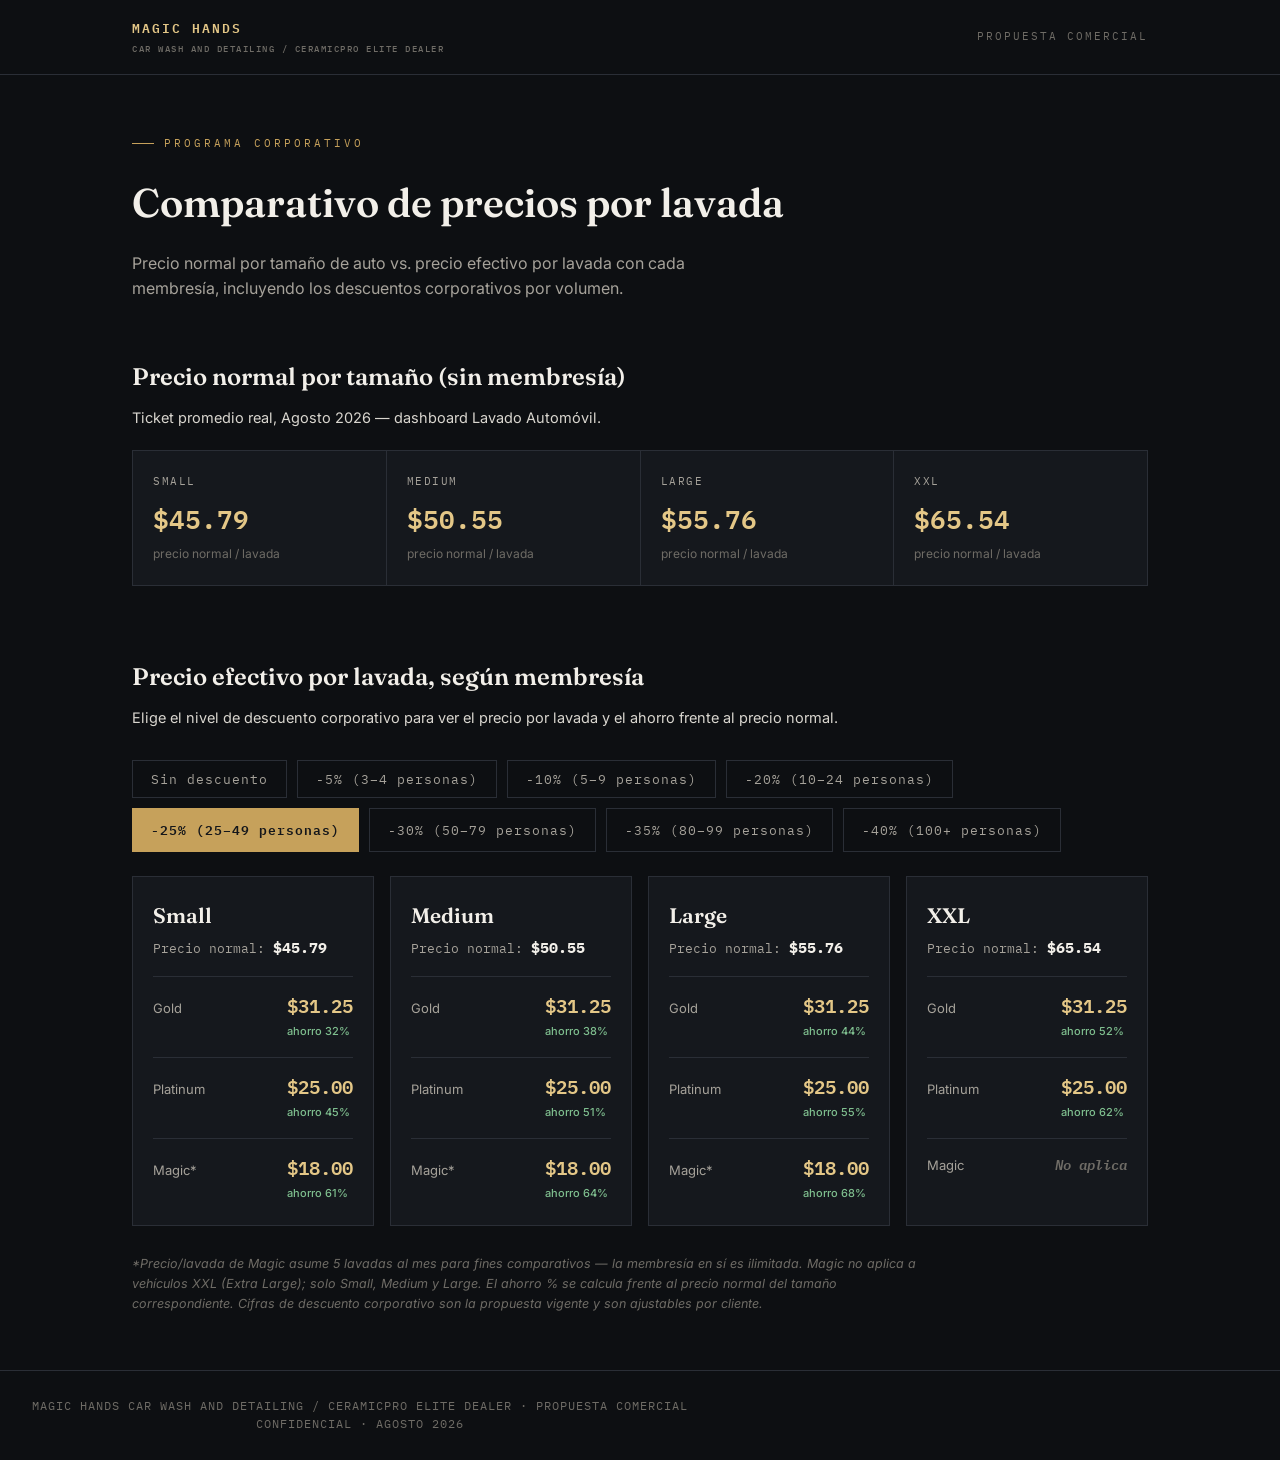
==== comparativo.html @ 32f4792d "Create comparativo.html" ====
<!DOCTYPE html>
<html lang="es">
<head>
<meta charset="UTF-8">
<meta name="viewport" content="width=device-width, initial-scale=1.0">
<title>Magic Hands — Comparativo de Precios por Lavada</title>
<link rel="preconnect" href="https://fonts.googleapis.com">
<link rel="preconnect" href="https://fonts.gstatic.com" crossorigin>
<link href="https://fonts.googleapis.com/css2?family=Fraunces:opsz,wght@9..144,400;9..144,500;9..144,600;9..144,700&family=Inter:wght@400;500;600;700&family=IBM+Plex+Mono:wght@400;500;600&display=swap" rel="stylesheet">
<style>
  :root{
    --bg:#0D0F12;
    --panel:#15181D;
    --panel-2:#1B1F26;
    --line:#2A2E36;
    --gold:#C6A15B;
    --gold-bright:#E4C787;
    --navy:#26374F;
    --navy-bright:#3A5378;
    --text:#F2EFE9;
    --text-dim:#A6A29A;
    --text-faint:#6F6C66;
    --serif:'Fraunces', Georgia, serif;
    --sans:'Inter', -apple-system, sans-serif;
    --mono:'IBM Plex Mono', monospace;
  }
  *{box-sizing:border-box; margin:0; padding:0;}
  body{
    background:var(--bg);
    color:var(--text);
    font-family:var(--sans);
    line-height:1.6;
    -webkit-font-smoothing:antialiased;
  }
  .wrap{max-width:1080px; margin:0 auto; padding:0 32px;}
  ::selection{background:var(--gold); color:#0D0F12;}

  .topstrip{border-bottom:1px solid var(--line); padding:18px 0;}
  .topstrip .wrap{display:flex; justify-content:space-between; align-items:center;}
  .brand{font-family:var(--mono); font-size:13px; letter-spacing:2px; color:var(--text-dim);}
  .brand b{color:var(--gold-bright); font-weight:600;}
  .brand-tag{display:block; font-size:9px; letter-spacing:1.5px; color:var(--text-faint); font-weight:500; margin-top:2px;}
  .confidential-tag{font-family:var(--mono); font-size:11px; letter-spacing:2px; color:var(--text-faint); text-transform:uppercase;}

  header{padding:60px 0 20px;}
  .eyebrow{
    font-family:var(--mono); font-size:11px; letter-spacing:3px; text-transform:uppercase;
    color:var(--gold); display:flex; align-items:center; gap:10px; margin-bottom:18px;
  }
  .eyebrow::before{content:''; width:22px; height:1px; background:var(--gold); display:inline-block;}
  h1{font-family:var(--serif); font-weight:600; font-size:40px; color:var(--text); max-width:760px;}
  .sub{margin-top:16px; font-size:16px; color:var(--text-dim); max-width:640px;}

  section{padding:36px 0;}
  h2{font-family:var(--serif); font-weight:600; font-size:24px; color:var(--text); margin-bottom:10px;}
  p{color:#D9D6CF; font-size:14.5px; max-width:720px;}

  .base-row{display:grid; grid-template-columns:repeat(4,1fr); gap:1px; background:var(--line); border:1px solid var(--line); margin-top:20px;}
  .base-item{background:var(--panel); padding:22px 20px;}
  .base-item .lbl{font-family:var(--mono); font-size:11px; letter-spacing:1.5px; text-transform:uppercase; color:var(--text-dim);}
  .base-item .val{font-family:var(--mono); font-size:26px; color:var(--gold-bright); font-weight:600; margin-top:8px;}
  .base-item .sub2{font-size:12px; color:var(--text-faint); margin-top:4px;}

  .tier-toggle{display:flex; gap:10px; margin:30px 0 24px; flex-wrap:wrap;}
  .tier-btn{
    font-family:var(--mono); font-size:12.5px; letter-spacing:1px;
    background:transparent; border:1px solid var(--line); color:var(--text-dim);
    padding:10px 18px; cursor:pointer; transition:all .2s ease;
  }
  .tier-btn:hover{border-color:var(--gold);}
  .tier-btn.active{background:var(--gold); border-color:var(--gold); color:#14161A; font-weight:600;}

  .cards{display:grid; grid-template-columns:repeat(4,1fr); gap:16px; margin-top:10px;}
  .scard{background:var(--panel); border:1px solid var(--line); padding:22px 20px;}
  .scard .sizename{font-family:var(--serif); font-size:21px; color:var(--text); font-weight:600;}
  .scard .normal{font-family:var(--mono); font-size:13px; color:var(--text-dim); margin-top:4px;}
  .scard .normal b{color:var(--text); font-size:15px;}
  .row-mem{
    margin-top:16px; padding-top:14px; border-top:1px solid var(--line);
    display:flex; justify-content:space-between; align-items:baseline;
  }
  .row-mem .mname{font-size:13px; color:var(--text-dim);}
  .row-mem .mprice{font-family:var(--mono); font-size:19px; color:var(--gold-bright); font-weight:600;}
  .row-mem .mprice small{font-size:11px; color:#7FBF8F; font-family:var(--sans); font-weight:500; display:block; margin-top:2px;}
  .row-mem.na .mprice{color:var(--text-faint); font-size:14px; font-style:italic;}

  .footnote{font-size:12.5px; color:var(--text-faint); margin-top:28px; font-style:italic; max-width:800px;}

  footer{border-top:1px solid var(--line); padding:26px 0; text-align:center; margin-top:20px;}
  footer p{font-size:11.5px; color:var(--text-faint); font-family:var(--mono); letter-spacing:1px;}

  @media (max-width:760px){
    .wrap{padding:0 20px;}
    h1{font-size:28px;}
    .base-row{grid-template-columns:1fr 1fr;}
    .cards{grid-template-columns:1fr;}
  }
</style>
</head>
<body>

<div class="topstrip">
  <div class="wrap">
    <div class="brand"><b>MAGIC HANDS</b><span class="brand-tag">CAR WASH AND DETAILING / CERAMICPRO ELITE DEALER</span></div>
    <div class="confidential-tag">Propuesta Comercial</div>
  </div>
</div>

<header>
  <div class="wrap">
    <div class="eyebrow">Programa corporativo</div>
    <h1>Comparativo de precios por lavada</h1>
    <p class="sub">Precio normal por tamaño de auto vs. precio efectivo por lavada con cada membresía, incluyendo los descuentos corporativos por volumen.</p>
  </div>
</header>

<section>
  <div class="wrap">
    <h2>Precio normal por tamaño (sin membresía)</h2>
    <p>Ticket promedio real, Agosto 2026 — dashboard Lavado Automóvil.</p>
    <div class="base-row" id="baseRow"></div>
  </div>
</section>

<section>
  <div class="wrap">
    <h2>Precio efectivo por lavada, según membresía</h2>
    <p>Elige el nivel de descuento corporativo para ver el precio por lavada y el ahorro frente al precio normal.</p>

    <div class="tier-toggle" id="tierToggle">
      <button class="tier-btn" data-d="0">Sin descuento</button>
      <button class="tier-btn" data-d="0.05">-5% (3–4 personas)</button>
      <button class="tier-btn" data-d="0.10">-10% (5–9 personas)</button>
      <button class="tier-btn" data-d="0.20">-20% (10–24 personas)</button>
      <button class="tier-btn active" data-d="0.25">-25% (25–49 personas)</button>
      <button class="tier-btn" data-d="0.30">-30% (50–79 personas)</button>
      <button class="tier-btn" data-d="0.35">-35% (80–99 personas)</button>
      <button class="tier-btn" data-d="0.40">-40% (100+ personas)</button>
    </div>

    <div class="cards" id="cardsGrid"></div>

    <p class="footnote">*Precio/lavada de Magic asume 5 lavadas al mes para fines comparativos — la membresía en sí es ilimitada. Magic no aplica a vehículos XXL (Extra Large); solo Small, Medium y Large. El ahorro % se calcula frente al precio normal del tamaño correspondiente. Cifras de descuento corporativo son la propuesta vigente y son ajustables por cliente.</p>
  </div>
</section>

<footer>
  <p>MAGIC HANDS CAR WASH AND DETAILING / CERAMICPRO ELITE DEALER · PROPUESTA COMERCIAL CONFIDENCIAL · AGOSTO 2026</p>
</footer>

<script>
  const sizes = [
    { name: "Small",  normal: 45.79 },
    { name: "Medium", normal: 50.55 },
    { name: "Large",  normal: 55.76 },
    { name: "XXL",    normal: 65.54 },
  ];

  const memberships = {
    gold:     { label: "Gold",     base: 500 / 12 },
    platinum: { label: "Platinum", base: 1000 / 30 },
    magic:    { label: "Magic",    base: 120 / 5 },
  };

  function fmt(n){
    return '$' + n.toFixed(2);
  }

  function renderBaseRow(){
    const el = document.getElementById('baseRow');
    el.innerHTML = sizes.map(s => `
      <div class="base-item">
        <div class="lbl">${s.name}</div>
        <div class="val">${fmt(s.normal)}</div>
        <div class="sub2">precio normal / lavada</div>
      </div>
    `).join('');
  }

  function renderCards(discount){
    const grid = document.getElementById('cardsGrid');
    grid.innerHTML = sizes.map(s => {
      const goldPrice = memberships.gold.base * (1 - discount);
      const platPrice = memberships.platinum.base * (1 - discount);
      const goldSavings = ((s.normal - goldPrice) / s.normal) * 100;
      const platSavings = ((s.normal - platPrice) / s.normal) * 100;

      let magicRow;
      if (s.name === "XXL") {
        magicRow = `
          <div class="row-mem na">
            <div class="mname">Magic</div>
            <div class="mprice">No aplica</div>
          </div>`;
      } else {
        const magicPrice = memberships.magic.base * (1 - discount);
        const magicSavings = ((s.normal - magicPrice) / s.normal) * 100;
        magicRow = `
          <div class="row-mem">
            <div class="mname">Magic*</div>
            <div class="mprice">${fmt(magicPrice)}<small>ahorro ${magicSavings.toFixed(0)}%</small></div>
          </div>`;
      }

      return `
        <div class="scard">
          <div class="sizename">${s.name}</div>
          <div class="normal">Precio normal: <b>${fmt(s.normal)}</b></div>
          <div class="row-mem">
            <div class="mname">Gold</div>
            <div class="mprice">${fmt(goldPrice)}<small>ahorro ${goldSavings.toFixed(0)}%</small></div>
          </div>
          <div class="row-mem">
            <div class="mname">Platinum</div>
            <div class="mprice">${fmt(platPrice)}<small>ahorro ${platSavings.toFixed(0)}%</small></div>
          </div>
          ${magicRow}
        </div>
      `;
    }).join('');
  }

  const tierBtns = document.querySelectorAll('.tier-btn');
  tierBtns.forEach(btn => {
    btn.addEventListener('click', () => {
      tierBtns.forEach(b => b.classList.remove('active'));
      btn.classList.add('active');
      renderCards(parseFloat(btn.dataset.d));
    });
  });

  renderBaseRow();
  renderCards(0.25);
</script>

</body>
</html>
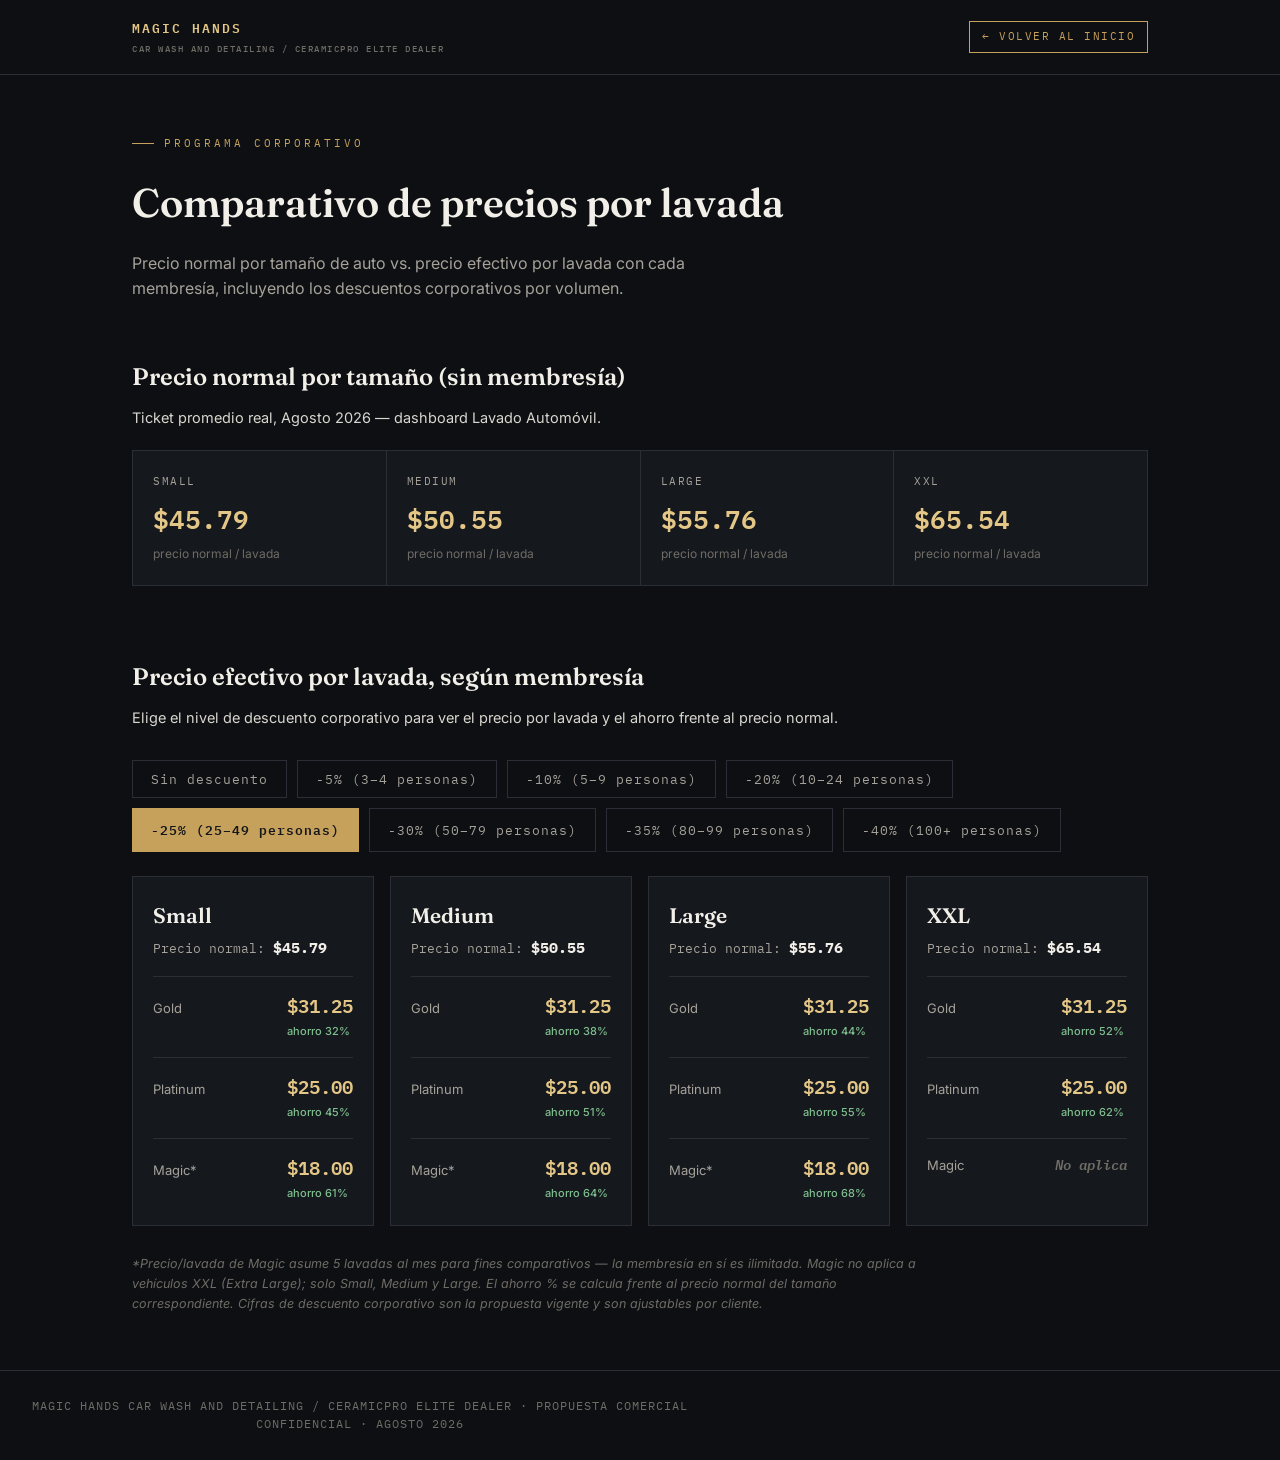
==== commit ece03a41: "Update comparativo.html" ====
--- a/comparativo.html
+++ b/comparativo.html
@@ -40,7 +40,21 @@
   .brand{font-family:var(--mono); font-size:13px; letter-spacing:2px; color:var(--text-dim);}
   .brand b{color:var(--gold-bright); font-weight:600;}
   .brand-tag{display:block; font-size:9px; letter-spacing:1.5px; color:var(--text-faint); font-weight:500; margin-top:2px;}
-  .confidential-tag{font-family:var(--mono); font-size:11px; letter-spacing:2px; color:var(--text-faint); text-transform:uppercase;}
+  
+  .nav-link{
+    font-family:var(--mono);
+    font-size:11px;
+    letter-spacing:1.5px;
+    color:var(--gold);
+    border:1px solid var(--gold);
+    padding:6px 12px;
+    text-decoration:none;
+    transition:all 0.2s;
+  }
+  .nav-link:hover{
+    background:var(--gold);
+    color:var(--bg);
+  }
 
   header{padding:60px 0 20px;}
   .eyebrow{
@@ -102,7 +116,7 @@
 <div class="topstrip">
   <div class="wrap">
     <div class="brand"><b>MAGIC HANDS</b><span class="brand-tag">CAR WASH AND DETAILING / CERAMICPRO ELITE DEALER</span></div>
-    <div class="confidential-tag">Propuesta Comercial</div>
+    <a href="index.html" class="nav-link">← VOLVER AL INICIO</a>
   </div>
 </div>
 
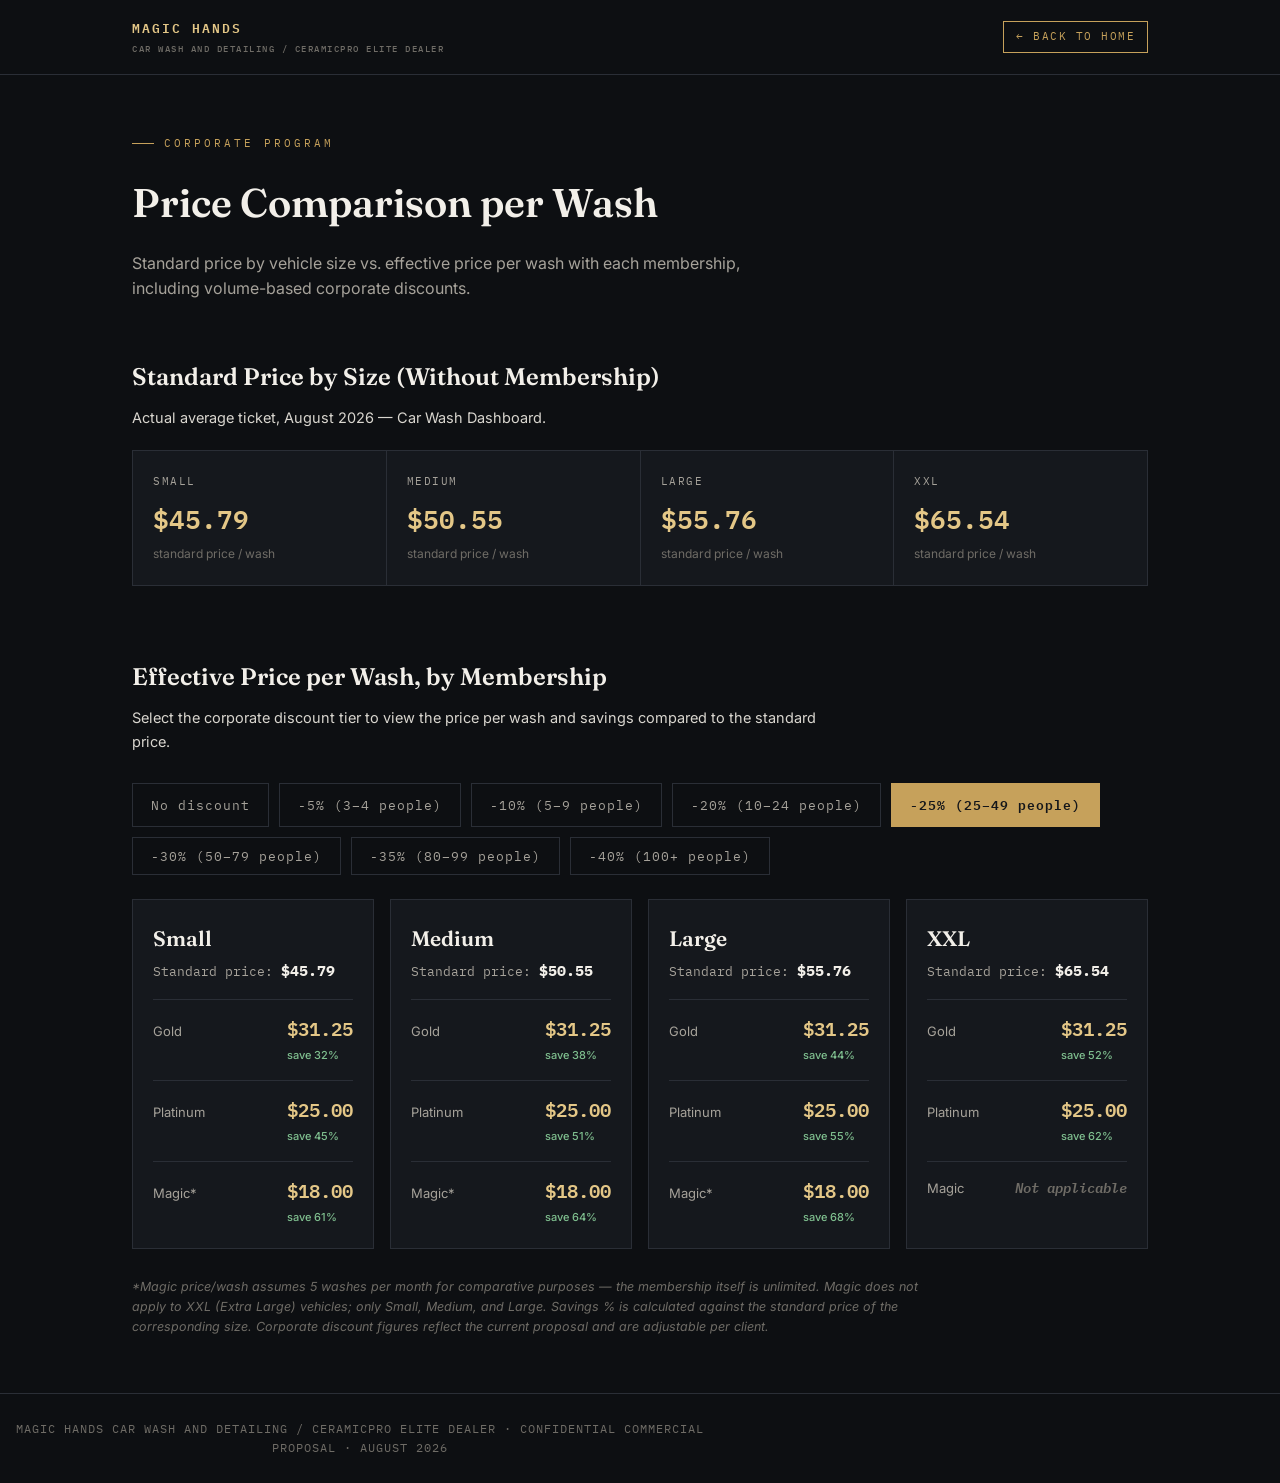
==== commit 80865aaa: "Update comparativo.html" ====
--- a/comparativo.html
+++ b/comparativo.html
@@ -1,9 +1,9 @@
 <!DOCTYPE html>
-<html lang="es">
+<html lang="en">
 <head>
 <meta charset="UTF-8">
 <meta name="viewport" content="width=device-width, initial-scale=1.0">
-<title>Magic Hands — Comparativo de Precios por Lavada</title>
+<title>Magic Hands — Price Comparison per Wash</title>
 <link rel="preconnect" href="https://fonts.googleapis.com">
 <link rel="preconnect" href="https://fonts.gstatic.com" crossorigin>
 <link href="https://fonts.googleapis.com/css2?family=Fraunces:opsz,wght@9..144,400;9..144,500;9..144,600;9..144,700&family=Inter:wght@400;500;600;700&family=IBM+Plex+Mono:wght@400;500;600&display=swap" rel="stylesheet">
@@ -116,50 +116,50 @@
 <div class="topstrip">
   <div class="wrap">
     <div class="brand"><b>MAGIC HANDS</b><span class="brand-tag">CAR WASH AND DETAILING / CERAMICPRO ELITE DEALER</span></div>
-    <a href="index.html" class="nav-link">← VOLVER AL INICIO</a>
+    <a href="index.html" class="nav-link">&larr; BACK TO HOME</a>
   </div>
 </div>
 
 <header>
   <div class="wrap">
-    <div class="eyebrow">Programa corporativo</div>
-    <h1>Comparativo de precios por lavada</h1>
-    <p class="sub">Precio normal por tamaño de auto vs. precio efectivo por lavada con cada membresía, incluyendo los descuentos corporativos por volumen.</p>
+    <div class="eyebrow">Corporate Program</div>
+    <h1>Price Comparison per Wash</h1>
+    <p class="sub">Standard price by vehicle size vs. effective price per wash with each membership, including volume-based corporate discounts.</p>
   </div>
 </header>
 
 <section>
   <div class="wrap">
-    <h2>Precio normal por tamaño (sin membresía)</h2>
-    <p>Ticket promedio real, Agosto 2026 — dashboard Lavado Automóvil.</p>
+    <h2>Standard Price by Size (Without Membership)</h2>
+    <p>Actual average ticket, August 2026 — Car Wash Dashboard.</p>
     <div class="base-row" id="baseRow"></div>
   </div>
 </section>
 
 <section>
   <div class="wrap">
-    <h2>Precio efectivo por lavada, según membresía</h2>
-    <p>Elige el nivel de descuento corporativo para ver el precio por lavada y el ahorro frente al precio normal.</p>
+    <h2>Effective Price per Wash, by Membership</h2>
+    <p>Select the corporate discount tier to view the price per wash and savings compared to the standard price.</p>
 
     <div class="tier-toggle" id="tierToggle">
-      <button class="tier-btn" data-d="0">Sin descuento</button>
-      <button class="tier-btn" data-d="0.05">-5% (3–4 personas)</button>
-      <button class="tier-btn" data-d="0.10">-10% (5–9 personas)</button>
-      <button class="tier-btn" data-d="0.20">-20% (10–24 personas)</button>
-      <button class="tier-btn active" data-d="0.25">-25% (25–49 personas)</button>
-      <button class="tier-btn" data-d="0.30">-30% (50–79 personas)</button>
-      <button class="tier-btn" data-d="0.35">-35% (80–99 personas)</button>
-      <button class="tier-btn" data-d="0.40">-40% (100+ personas)</button>
+      <button class="tier-btn" data-d="0">No discount</button>
+      <button class="tier-btn" data-d="0.05">-5% (3–4 people)</button>
+      <button class="tier-btn" data-d="0.10">-10% (5–9 people)</button>
+      <button class="tier-btn" data-d="0.20">-20% (10–24 people)</button>
+      <button class="tier-btn active" data-d="0.25">-25% (25–49 people)</button>
+      <button class="tier-btn" data-d="0.30">-30% (50–79 people)</button>
+      <button class="tier-btn" data-d="0.35">-35% (80–99 people)</button>
+      <button class="tier-btn" data-d="0.40">-40% (100+ people)</button>
     </div>
 
     <div class="cards" id="cardsGrid"></div>
 
-    <p class="footnote">*Precio/lavada de Magic asume 5 lavadas al mes para fines comparativos — la membresía en sí es ilimitada. Magic no aplica a vehículos XXL (Extra Large); solo Small, Medium y Large. El ahorro % se calcula frente al precio normal del tamaño correspondiente. Cifras de descuento corporativo son la propuesta vigente y son ajustables por cliente.</p>
+    <p class="footnote">*Magic price/wash assumes 5 washes per month for comparative purposes — the membership itself is unlimited. Magic does not apply to XXL (Extra Large) vehicles; only Small, Medium, and Large. Savings % is calculated against the standard price of the corresponding size. Corporate discount figures reflect the current proposal and are adjustable per client.</p>
   </div>
 </section>
 
 <footer>
-  <p>MAGIC HANDS CAR WASH AND DETAILING / CERAMICPRO ELITE DEALER · PROPUESTA COMERCIAL CONFIDENCIAL · AGOSTO 2026</p>
+  <p>MAGIC HANDS CAR WASH AND DETAILING / CERAMICPRO ELITE DEALER · CONFIDENTIAL COMMERCIAL PROPOSAL · AUGUST 2026</p>
 </footer>
 
 <script>
@@ -186,7 +186,7 @@
       <div class="base-item">
         <div class="lbl">${s.name}</div>
         <div class="val">${fmt(s.normal)}</div>
-        <div class="sub2">precio normal / lavada</div>
+        <div class="sub2">standard price / wash</div>
       </div>
     `).join('');
   }
@@ -204,7 +204,7 @@
         magicRow = `
           <div class="row-mem na">
             <div class="mname">Magic</div>
-            <div class="mprice">No aplica</div>
+            <div class="mprice">Not applicable</div>
           </div>`;
       } else {
         const magicPrice = memberships.magic.base * (1 - discount);
@@ -212,21 +212,21 @@
         magicRow = `
           <div class="row-mem">
             <div class="mname">Magic*</div>
-            <div class="mprice">${fmt(magicPrice)}<small>ahorro ${magicSavings.toFixed(0)}%</small></div>
+            <div class="mprice">${fmt(magicPrice)}<small>save ${magicSavings.toFixed(0)}%</small></div>
           </div>`;
       }
 
       return `
         <div class="scard">
           <div class="sizename">${s.name}</div>
-          <div class="normal">Precio normal: <b>${fmt(s.normal)}</b></div>
+          <div class="normal">Standard price: <b>${fmt(s.normal)}</b></div>
           <div class="row-mem">
             <div class="mname">Gold</div>
-            <div class="mprice">${fmt(goldPrice)}<small>ahorro ${goldSavings.toFixed(0)}%</small></div>
+            <div class="mprice">${fmt(goldPrice)}<small>save ${goldSavings.toFixed(0)}%</small></div>
           </div>
           <div class="row-mem">
             <div class="mname">Platinum</div>
-            <div class="mprice">${fmt(platPrice)}<small>ahorro ${platSavings.toFixed(0)}%</small></div>
+            <div class="mprice">${fmt(platPrice)}<small>save ${platSavings.toFixed(0)}%</small></div>
           </div>
           ${magicRow}
         </div>
